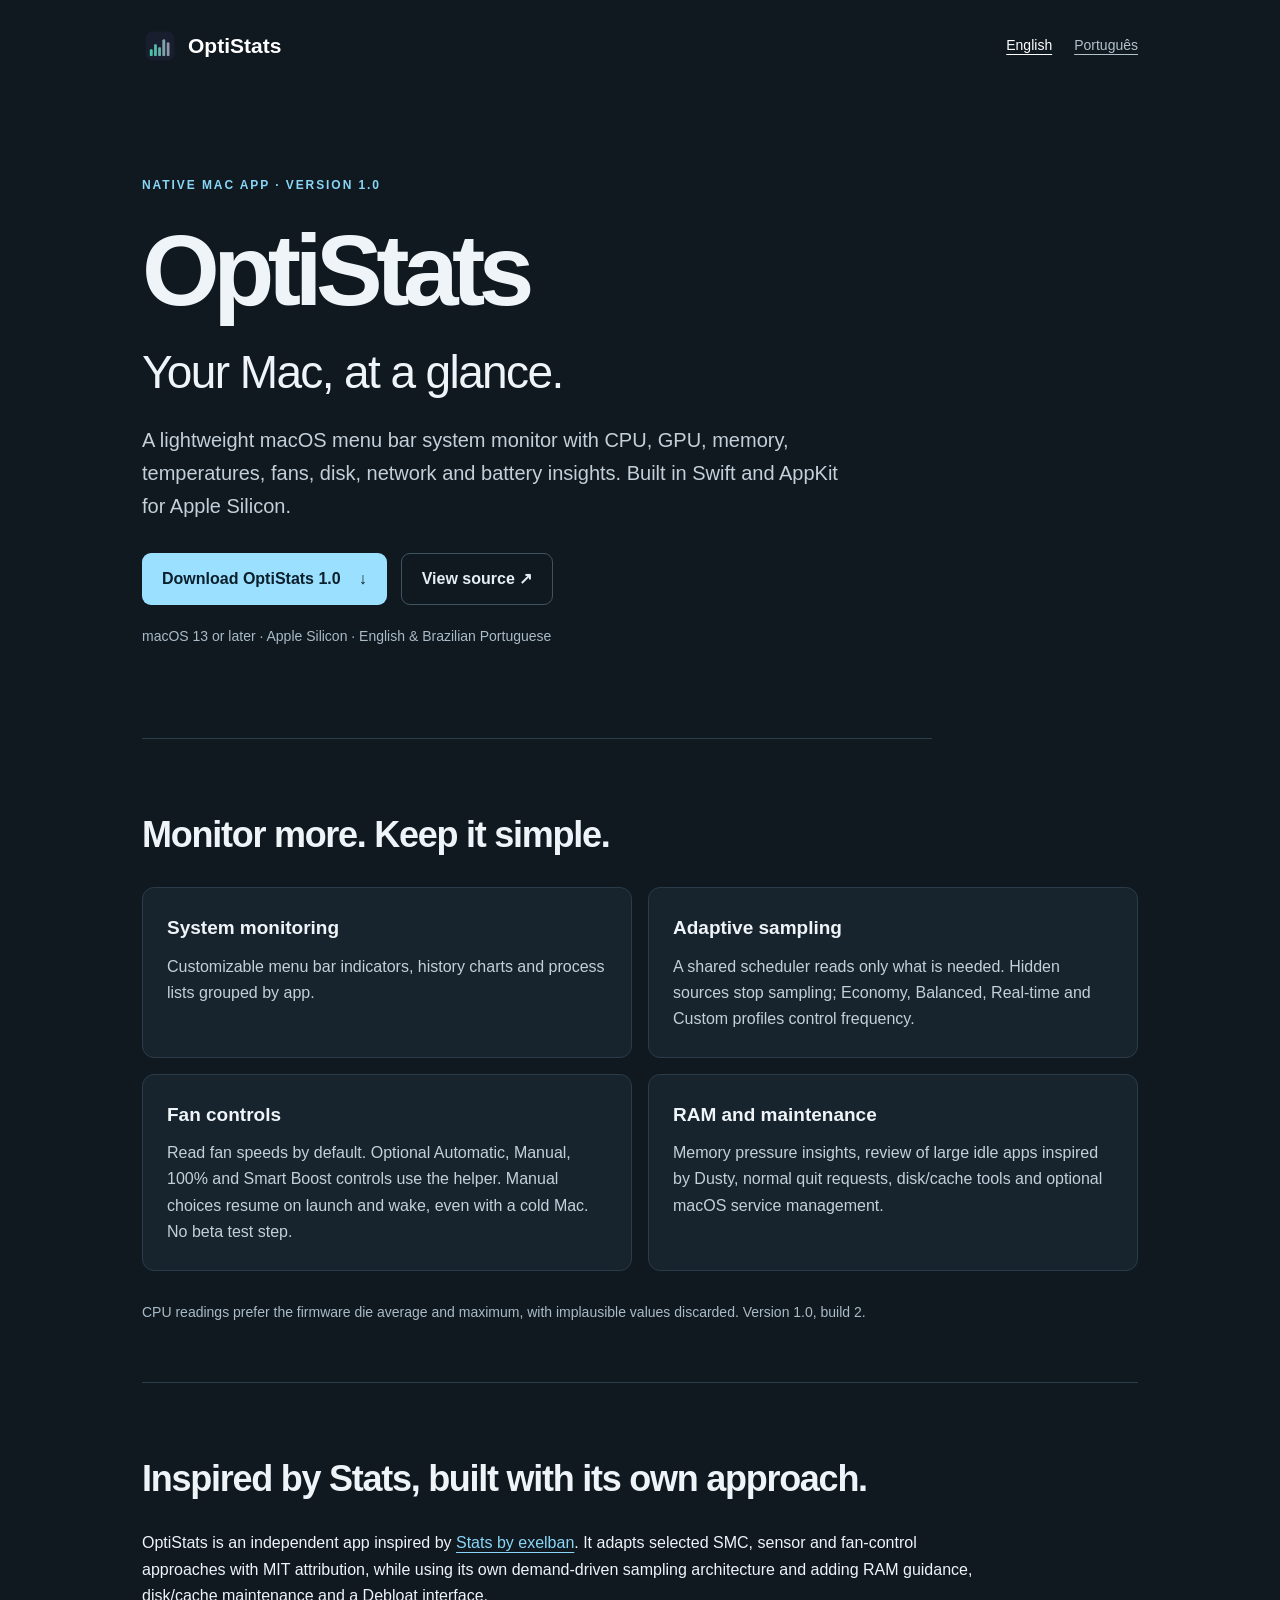
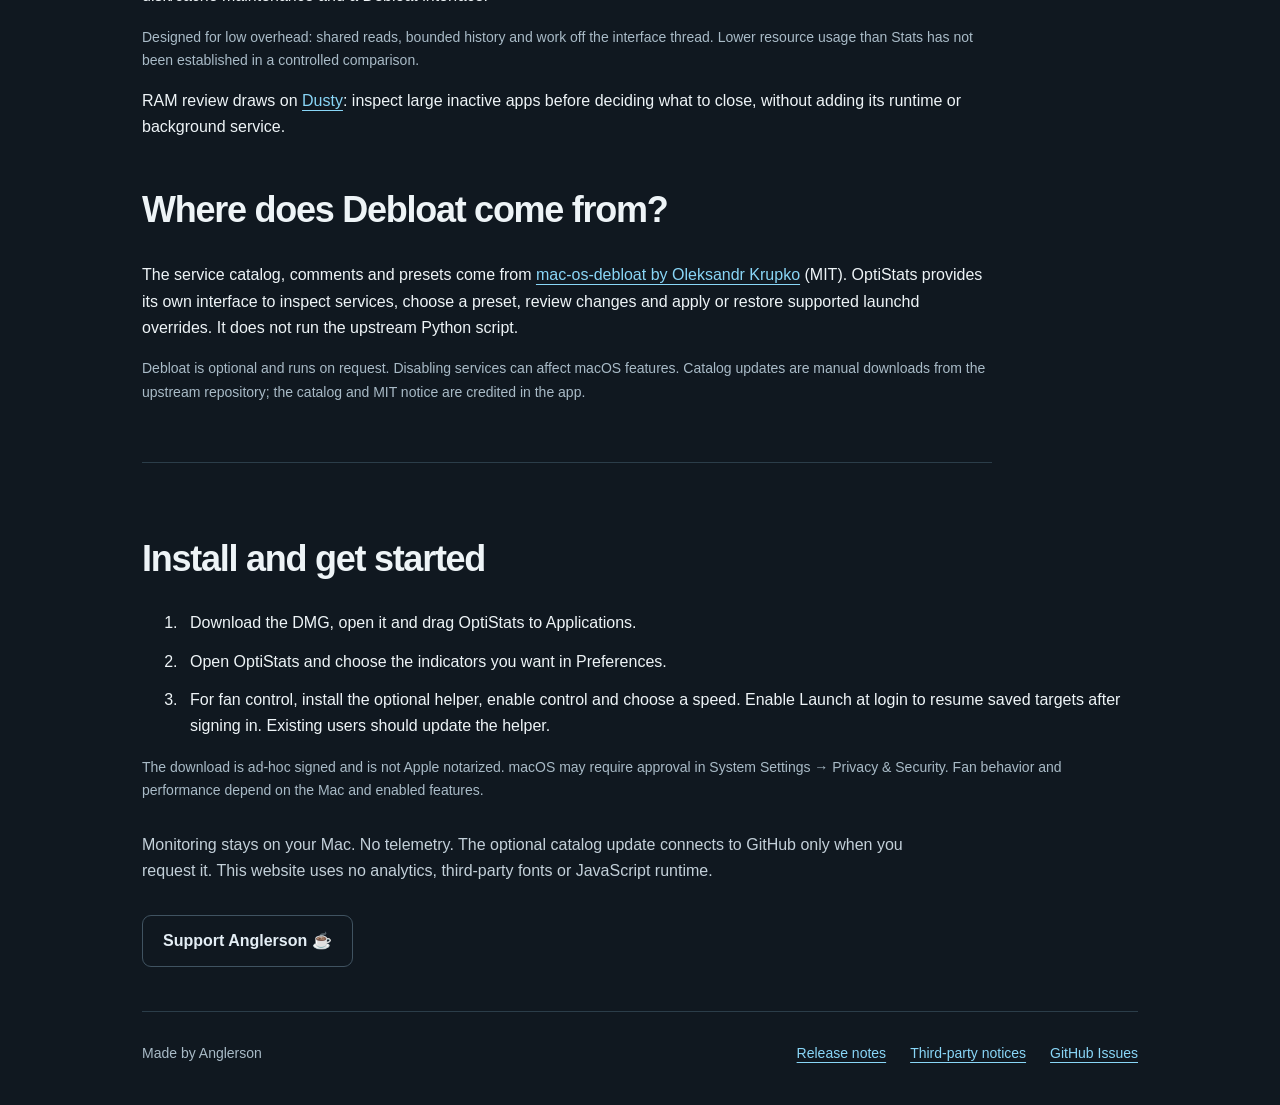
==== index.html @ f845eaf1 "Publish bilingual OptiStats 1.0 product pages" ====
<!doctype html>
<html lang="en"><head><meta charset="utf-8"><meta name="viewport" content="width=device-width, initial-scale=1">
<title>OptiStats — Lightweight macOS System Monitor for Apple Silicon</title><meta name="description" content="Lightweight Mac system monitor: CPU, GPU, RAM, accurate die temperatures, persistent 100% fan control, idle-app memory review and optional Debloat. Apple Silicon."><meta name="robots" content="index,follow,max-image-preview:large">
<link rel="canonical" href="https://anglersondev.github.io/OptiStats/"><link rel="alternate" hreflang="en" href="https://anglersondev.github.io/OptiStats/"><link rel="alternate" hreflang="pt-BR" href="https://anglersondev.github.io/OptiStats/pt-br/"><link rel="alternate" hreflang="x-default" href="https://anglersondev.github.io/OptiStats/">
<meta property="og:type" content="website"><meta property="og:title" content="OptiStats — Lightweight macOS System Monitor for Apple Silicon"><meta property="og:description" content="Lightweight Mac system monitor: CPU, GPU, RAM, accurate die temperatures, persistent 100% fan control, idle-app memory review and optional Debloat. Apple Silicon."><meta property="og:url" content="https://anglersondev.github.io/OptiStats/"><meta property="og:site_name" content="OptiStats"><meta property="og:locale" content="en_US"><meta property="og:locale:alternate" content="pt_BR"><meta property="og:image" content="https://anglersondev.github.io/OptiStats/assets/icon.png"><meta property="og:image:alt" content="OptiStats app icon">
<meta name="twitter:card" content="summary"><meta name="twitter:title" content="OptiStats — Lightweight macOS System Monitor for Apple Silicon"><meta name="twitter:description" content="Lightweight Mac system monitor: CPU, GPU, RAM, accurate die temperatures, persistent 100% fan control, idle-app memory review and optional Debloat. Apple Silicon."><meta name="twitter:image" content="https://anglersondev.github.io/OptiStats/assets/icon.png">
<meta name="theme-color" content="#101820"><link rel="icon" href="assets/icon.png"><link rel="stylesheet" href="style.css">
<script type="application/ld+json">{"@context": "https://schema.org", "@type": "SoftwareApplication", "name": "OptiStats", "url": "https://anglersondev.github.io/OptiStats/", "description": "Lightweight Mac system monitor: CPU, GPU, RAM, accurate die temperatures, persistent 100% fan control, idle-app memory review and optional Debloat. Apple Silicon.", "operatingSystem": "macOS 13 or later (Apple Silicon)", "applicationCategory": "UtilitiesApplication", "softwareVersion": "1.0", "inLanguage": "en", "downloadUrl": "https://github.com/Anglersondev/OptiStats/releases/download/v1.0/OptiStats-1.0.dmg", "author": {"@type": "Person", "name": "Anglerson", "url": "https://github.com/Anglersondev"}}</script></head>
<body><header><a class="brand" href="./"><img src="assets/icon.png" width="36" height="36" alt="">OptiStats</a><nav aria-label="Language"><a href="./" lang="en" hreflang="en" aria-current="page">English</a><a href="pt-br/" lang="pt-BR" hreflang="pt-BR" >Português</a></nav></header>
<main><section class="hero"><p class="eyebrow">NATIVE MAC APP · VERSION 1.0</p><h1>OptiStats</h1><h2>Your Mac, at a glance.</h2><p class="intro">A lightweight macOS menu bar system monitor with CPU, GPU, memory, temperatures, fans, disk, network and battery insights. Built in Swift and AppKit for Apple Silicon.</p><div class="actions"><a class="primary" href="https://github.com/Anglersondev/OptiStats/releases/download/v1.0/OptiStats-1.0.dmg">Download OptiStats 1.0 <span aria-hidden="true">↓</span></a><a class="secondary" href="https://github.com/Anglersondev/OptiStats">View source ↗</a></div><p class="requirements">macOS 13 or later · Apple Silicon · English & Brazilian Portuguese</p></section>
<section><h2>Monitor more. Keep it simple.</h2><div class="grid"><article><h3>System monitoring</h3><p>Customizable menu bar indicators, history charts and process lists grouped by app.</p></article><article><h3>Adaptive sampling</h3><p>A shared scheduler reads only what is needed. Hidden sources stop sampling; Economy, Balanced, Real-time and Custom profiles control frequency.</p></article><article><h3>Fan controls</h3><p>Read fan speeds by default. Optional Automatic, Manual, 100% and Smart Boost controls use the helper. Manual choices resume on launch and wake, even with a cold Mac. No beta test step.</p></article><article><h3>RAM and maintenance</h3><p>Memory pressure insights, review of large idle apps inspired by Dusty, normal quit requests, disk/cache tools and optional macOS service management.</p></article></div><p class="muted">CPU readings prefer the firmware die average and maximum, with implausible values discarded. Version 1.0, build 2.</p></section>
<section class="provenance"><h2>Inspired by Stats, built with its own approach.</h2><p>OptiStats is an independent app inspired by <a href="https://github.com/exelban/stats">Stats by exelban</a>. It adapts selected SMC, sensor and fan-control approaches with MIT attribution, while using its own demand-driven sampling architecture and adding RAM guidance, disk/cache maintenance and a Debloat interface.</p><p class="muted">Designed for low overhead: shared reads, bounded history and work off the interface thread. Lower resource usage than Stats has not been established in a controlled comparison.</p><p>RAM review draws on <a href="https://github.com/yagcioglutoprak/dusty">Dusty</a>: inspect large inactive apps before deciding what to close, without adding its runtime or background service.</p><h2>Where does Debloat come from?</h2><p>The service catalog, comments and presets come from <a href="https://github.com/OleksandrKrupko/mac-os-debloat">mac-os-debloat by Oleksandr Krupko</a> (MIT). OptiStats provides its own interface to inspect services, choose a preset, review changes and apply or restore supported launchd overrides. It does not run the upstream Python script.</p><p class="muted">Debloat is optional and runs on request. Disabling services can affect macOS features. Catalog updates are manual downloads from the upstream repository; the catalog and MIT notice are credited in the app.</p></section>
<section><h2>Install and get started</h2><ol><li>Download the DMG, open it and drag OptiStats to Applications.</li><li>Open OptiStats and choose the indicators you want in Preferences.</li><li>For fan control, install the optional helper, enable control and choose a speed. Enable Launch at login to resume saved targets after signing in. Existing users should update the helper.</li></ol><p class="muted">The download is ad-hoc signed and is not Apple notarized. macOS may require approval in System Settings → Privacy & Security. Fan behavior and performance depend on the Mac and enabled features.</p><p class="privacy">Monitoring stays on your Mac. No telemetry. The optional catalog update connects to GitHub only when you request it. This website uses no analytics, third-party fonts or JavaScript runtime.</p><a class="secondary" href="https://pixgg.com/Anglerson">Support Anglerson ☕</a></section></main>
<footer><span>Made by Anglerson</span><a href="https://github.com/Anglersondev/OptiStats/releases/tag/v1.0">Release notes</a><a href="https://github.com/Anglersondev/OptiStats/blob/main/THIRD_PARTY_NOTICES.md">Third-party notices</a><a href="https://github.com/Anglersondev/OptiStats/issues">GitHub Issues</a></footer></body></html>
---- style.css ----
*{box-sizing:border-box}html{color-scheme:dark}body{margin:0;background:#101820;color:#eef4f7;font:16px/1.65 -apple-system,BlinkMacSystemFont,"Segoe UI",sans-serif}a{color:#89d6f7;text-underline-offset:4px}a:hover{color:#fff}a:focus-visible{outline:3px solid #89d6f7;outline-offset:5px}header,main,footer{max-width:1060px;margin:auto;padding:0 32px}header{display:flex;align-items:center;justify-content:space-between;gap:24px;padding-top:28px}.brand{display:flex;align-items:center;gap:10px;color:#fff;font-size:21px;font-weight:700;text-decoration:none}nav{display:flex;gap:22px}nav a{font-size:14px;color:#b2c2cb}nav [aria-current]{color:#fff}.hero{padding:100px 0 76px;max-width:790px}.eyebrow{font-size:12px;font-weight:700;letter-spacing:.16em;color:#89d6f7}h1{font-size:clamp(58px,10vw,100px);letter-spacing:-.065em;line-height:1;margin:24px 0}h2{font-size:clamp(25px,4vw,36px);letter-spacing:-.035em;line-height:1.22}.hero h2{font-size:clamp(30px,5vw,46px);font-weight:500;margin:0 0 24px}.intro{font-size:20px;color:#c3d0d9;max-width:700px}.actions{display:flex;flex-wrap:wrap;gap:14px;margin:30px 0 20px}.primary,.secondary{display:inline-flex;align-items:center;justify-content:center;gap:18px;border-radius:9px;padding:12px 20px;font-weight:600;text-decoration:none}.primary{background:#9ce0ff;color:#0b202c}.primary:hover{background:#d0f0ff;color:#0b202c}.secondary{border:1px solid #405361;color:#e4eef5}.requirements,.muted{font-size:14px;color:#a9bbc7}section{padding:44px 0;border-bottom:1px solid #2b3d49}.grid{display:grid;grid-template-columns:repeat(2,1fr);gap:16px;margin:30px 0}article{padding:24px;background:#17232d;border:1px solid #2a3c49;border-radius:12px}article h3{font-size:19px;margin:0 0 10px}article p{margin:0;color:#c3d0d9}.provenance{max-width:850px}.provenance h2:not(:first-child){margin-top:48px}li{padding-left:8px;margin:12px 0}.privacy{max-width:780px;margin:30px 0;color:#c3d0d9}footer{display:flex;flex-wrap:wrap;gap:24px;padding-top:30px;padding-bottom:40px;color:#a9bbc7;font-size:14px}footer span{margin-right:auto}@media(max-width:620px){header,main,footer{padding-left:20px;padding-right:20px}header{gap:12px}nav{gap:12px}.hero{padding-top:70px}.intro{font-size:18px}.grid{grid-template-columns:1fr}.actions>a{width:100%}footer{gap:18px}footer span{width:100%}}
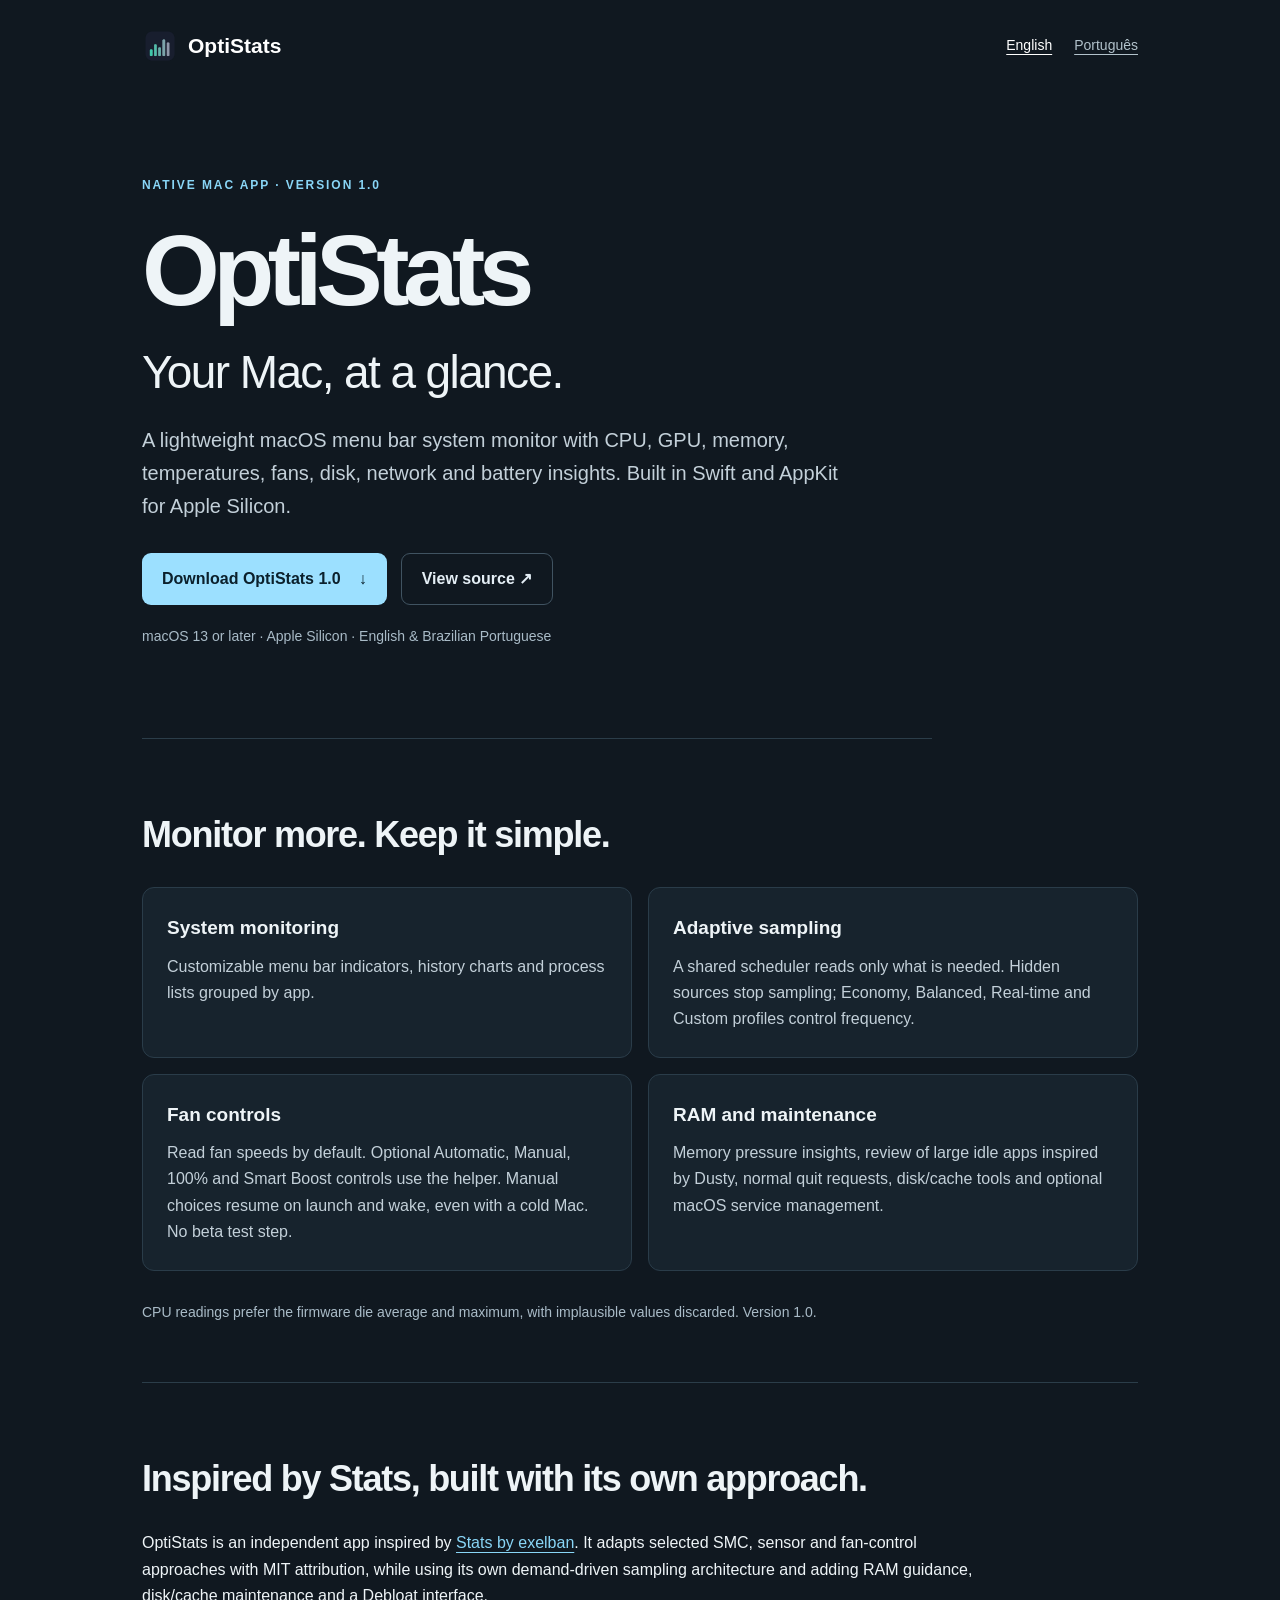
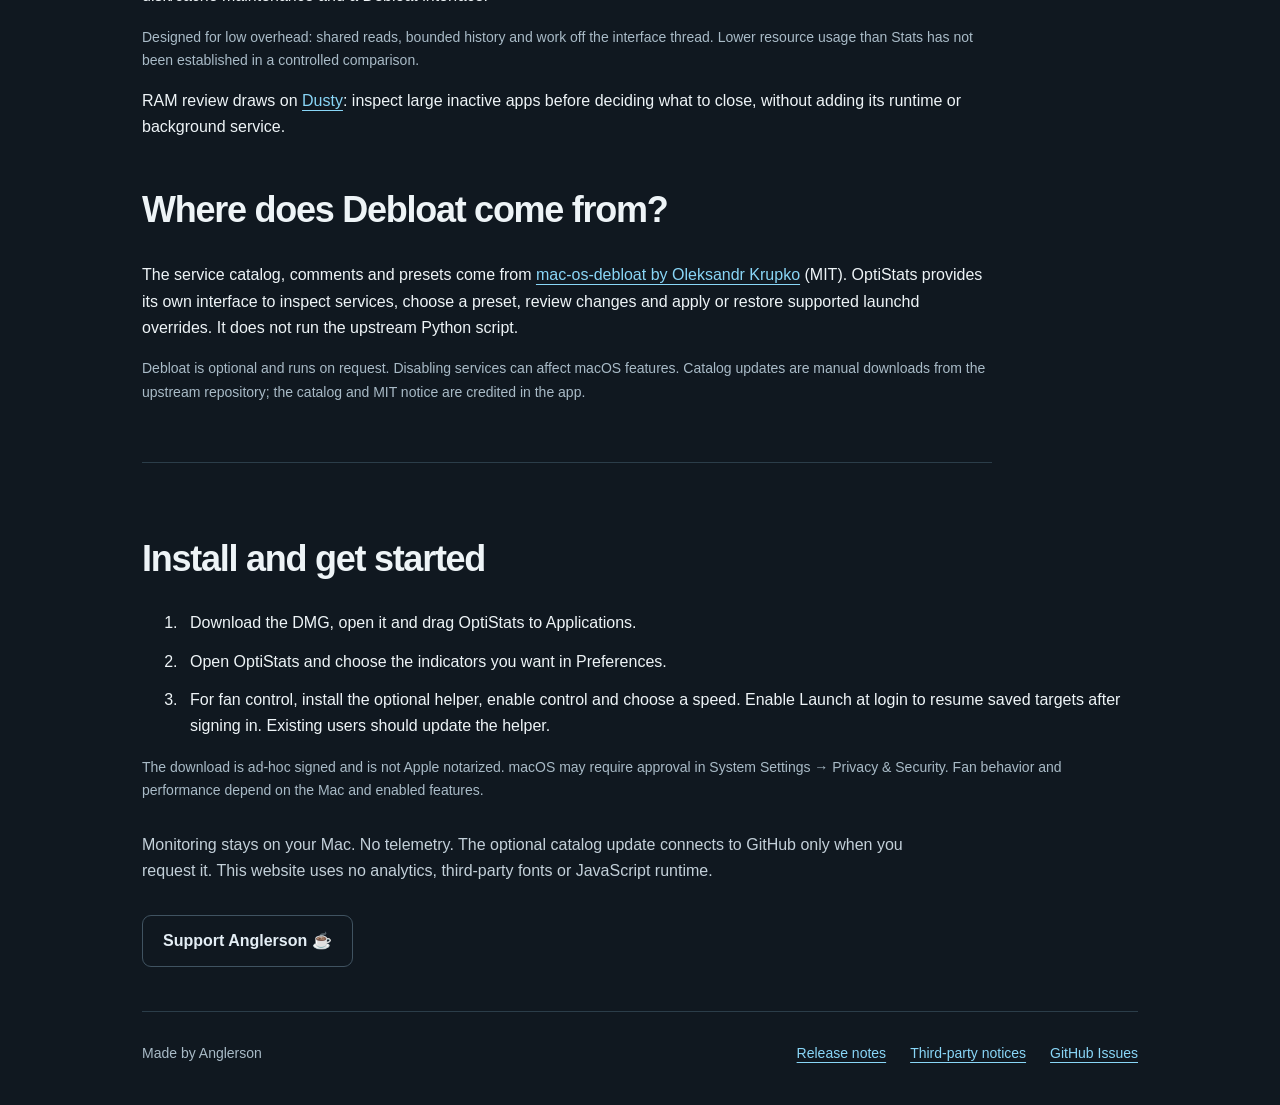
==== commit 0b6b7c37: "Keep public product name OptiStats 1.0" ====
--- a/index.html
+++ b/index.html
@@ -8,7 +8,7 @@
 <script type="application/ld+json">{"@context": "https://schema.org", "@type": "SoftwareApplication", "name": "OptiStats", "url": "https://anglersondev.github.io/OptiStats/", "description": "Lightweight Mac system monitor: CPU, GPU, RAM, accurate die temperatures, persistent 100% fan control, idle-app memory review and optional Debloat. Apple Silicon.", "operatingSystem": "macOS 13 or later (Apple Silicon)", "applicationCategory": "UtilitiesApplication", "softwareVersion": "1.0", "inLanguage": "en", "downloadUrl": "https://github.com/Anglersondev/OptiStats/releases/download/v1.0/OptiStats-1.0.dmg", "author": {"@type": "Person", "name": "Anglerson", "url": "https://github.com/Anglersondev"}}</script></head>
 <body><header><a class="brand" href="./"><img src="assets/icon.png" width="36" height="36" alt="">OptiStats</a><nav aria-label="Language"><a href="./" lang="en" hreflang="en" aria-current="page">English</a><a href="pt-br/" lang="pt-BR" hreflang="pt-BR" >Português</a></nav></header>
 <main><section class="hero"><p class="eyebrow">NATIVE MAC APP · VERSION 1.0</p><h1>OptiStats</h1><h2>Your Mac, at a glance.</h2><p class="intro">A lightweight macOS menu bar system monitor with CPU, GPU, memory, temperatures, fans, disk, network and battery insights. Built in Swift and AppKit for Apple Silicon.</p><div class="actions"><a class="primary" href="https://github.com/Anglersondev/OptiStats/releases/download/v1.0/OptiStats-1.0.dmg">Download OptiStats 1.0 <span aria-hidden="true">↓</span></a><a class="secondary" href="https://github.com/Anglersondev/OptiStats">View source ↗</a></div><p class="requirements">macOS 13 or later · Apple Silicon · English & Brazilian Portuguese</p></section>
-<section><h2>Monitor more. Keep it simple.</h2><div class="grid"><article><h3>System monitoring</h3><p>Customizable menu bar indicators, history charts and process lists grouped by app.</p></article><article><h3>Adaptive sampling</h3><p>A shared scheduler reads only what is needed. Hidden sources stop sampling; Economy, Balanced, Real-time and Custom profiles control frequency.</p></article><article><h3>Fan controls</h3><p>Read fan speeds by default. Optional Automatic, Manual, 100% and Smart Boost controls use the helper. Manual choices resume on launch and wake, even with a cold Mac. No beta test step.</p></article><article><h3>RAM and maintenance</h3><p>Memory pressure insights, review of large idle apps inspired by Dusty, normal quit requests, disk/cache tools and optional macOS service management.</p></article></div><p class="muted">CPU readings prefer the firmware die average and maximum, with implausible values discarded. Version 1.0, build 2.</p></section>
+<section><h2>Monitor more. Keep it simple.</h2><div class="grid"><article><h3>System monitoring</h3><p>Customizable menu bar indicators, history charts and process lists grouped by app.</p></article><article><h3>Adaptive sampling</h3><p>A shared scheduler reads only what is needed. Hidden sources stop sampling; Economy, Balanced, Real-time and Custom profiles control frequency.</p></article><article><h3>Fan controls</h3><p>Read fan speeds by default. Optional Automatic, Manual, 100% and Smart Boost controls use the helper. Manual choices resume on launch and wake, even with a cold Mac. No beta test step.</p></article><article><h3>RAM and maintenance</h3><p>Memory pressure insights, review of large idle apps inspired by Dusty, normal quit requests, disk/cache tools and optional macOS service management.</p></article></div><p class="muted">CPU readings prefer the firmware die average and maximum, with implausible values discarded. Version 1.0.</p></section>
 <section class="provenance"><h2>Inspired by Stats, built with its own approach.</h2><p>OptiStats is an independent app inspired by <a href="https://github.com/exelban/stats">Stats by exelban</a>. It adapts selected SMC, sensor and fan-control approaches with MIT attribution, while using its own demand-driven sampling architecture and adding RAM guidance, disk/cache maintenance and a Debloat interface.</p><p class="muted">Designed for low overhead: shared reads, bounded history and work off the interface thread. Lower resource usage than Stats has not been established in a controlled comparison.</p><p>RAM review draws on <a href="https://github.com/yagcioglutoprak/dusty">Dusty</a>: inspect large inactive apps before deciding what to close, without adding its runtime or background service.</p><h2>Where does Debloat come from?</h2><p>The service catalog, comments and presets come from <a href="https://github.com/OleksandrKrupko/mac-os-debloat">mac-os-debloat by Oleksandr Krupko</a> (MIT). OptiStats provides its own interface to inspect services, choose a preset, review changes and apply or restore supported launchd overrides. It does not run the upstream Python script.</p><p class="muted">Debloat is optional and runs on request. Disabling services can affect macOS features. Catalog updates are manual downloads from the upstream repository; the catalog and MIT notice are credited in the app.</p></section>
 <section><h2>Install and get started</h2><ol><li>Download the DMG, open it and drag OptiStats to Applications.</li><li>Open OptiStats and choose the indicators you want in Preferences.</li><li>For fan control, install the optional helper, enable control and choose a speed. Enable Launch at login to resume saved targets after signing in. Existing users should update the helper.</li></ol><p class="muted">The download is ad-hoc signed and is not Apple notarized. macOS may require approval in System Settings → Privacy & Security. Fan behavior and performance depend on the Mac and enabled features.</p><p class="privacy">Monitoring stays on your Mac. No telemetry. The optional catalog update connects to GitHub only when you request it. This website uses no analytics, third-party fonts or JavaScript runtime.</p><a class="secondary" href="https://pixgg.com/Anglerson">Support Anglerson ☕</a></section></main>
 <footer><span>Made by Anglerson</span><a href="https://github.com/Anglersondev/OptiStats/releases/tag/v1.0">Release notes</a><a href="https://github.com/Anglersondev/OptiStats/blob/main/THIRD_PARTY_NOTICES.md">Third-party notices</a><a href="https://github.com/Anglersondev/OptiStats/issues">GitHub Issues</a></footer></body></html>
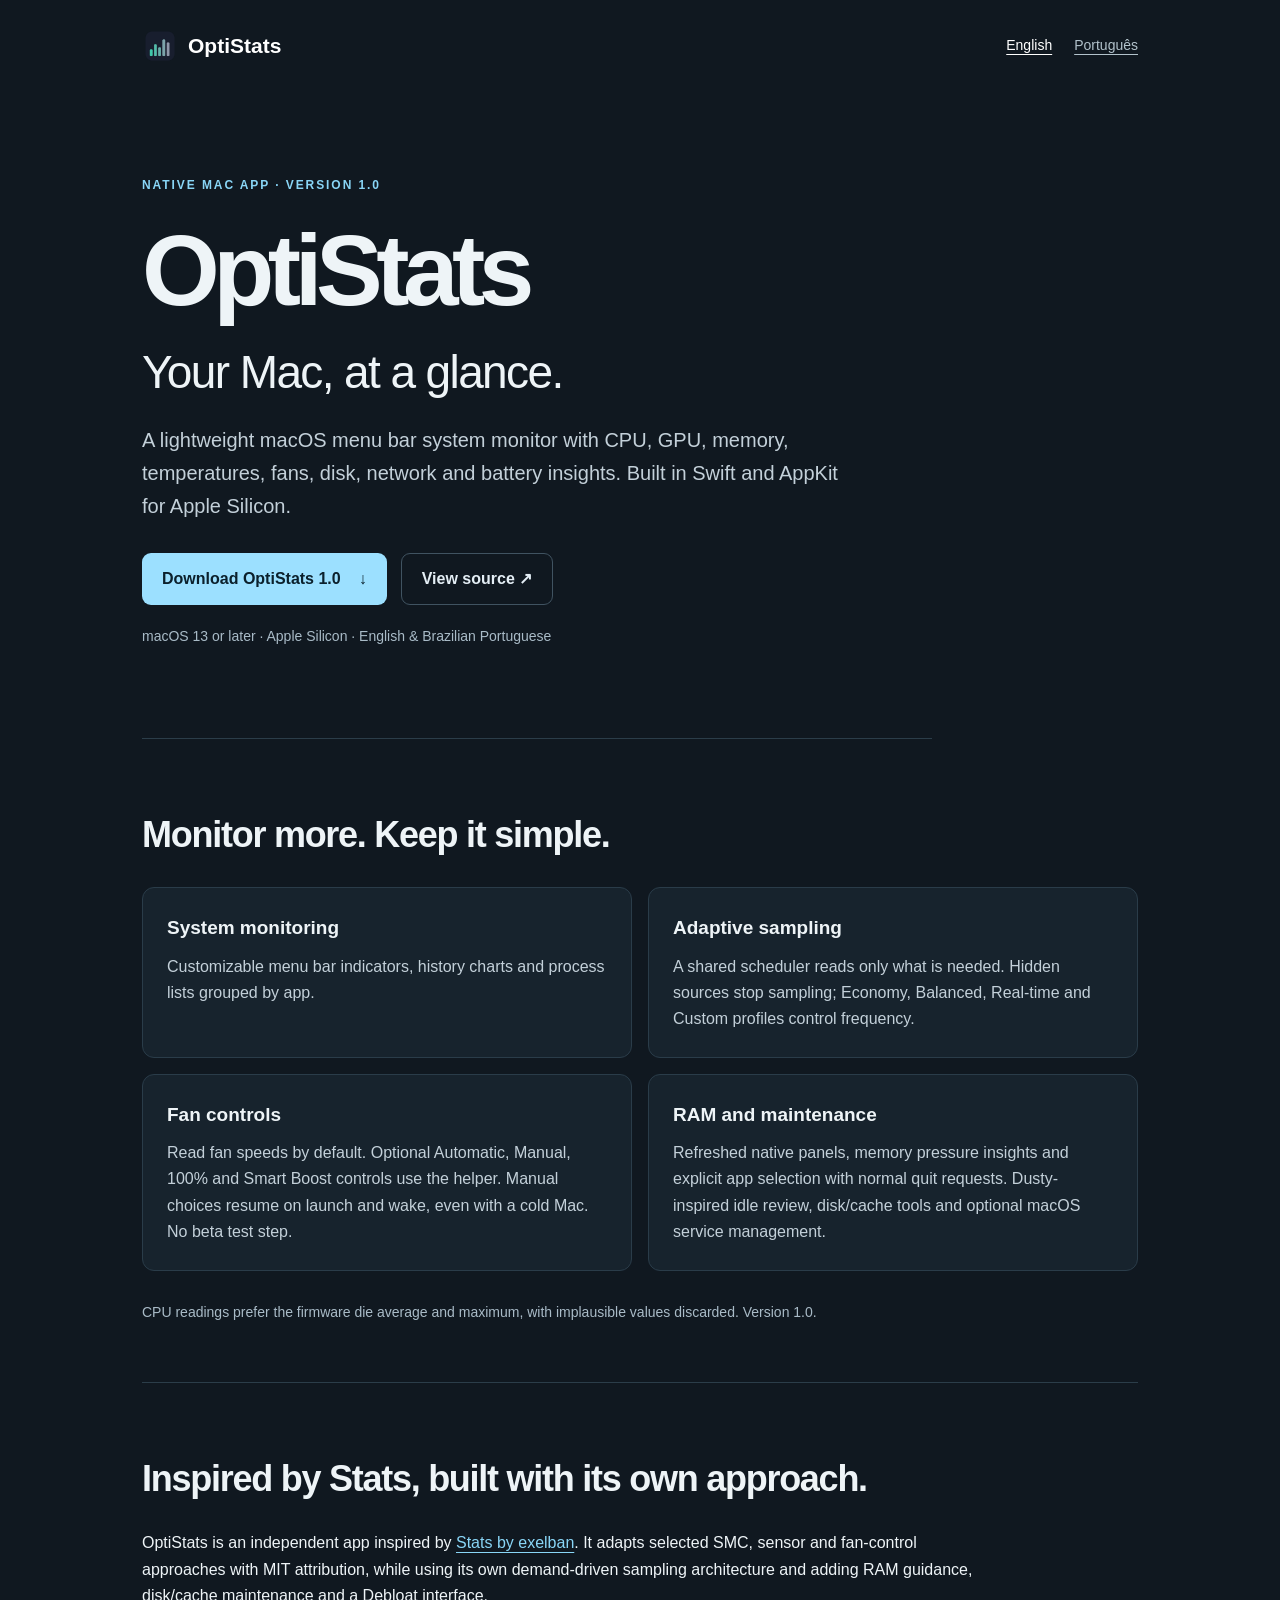
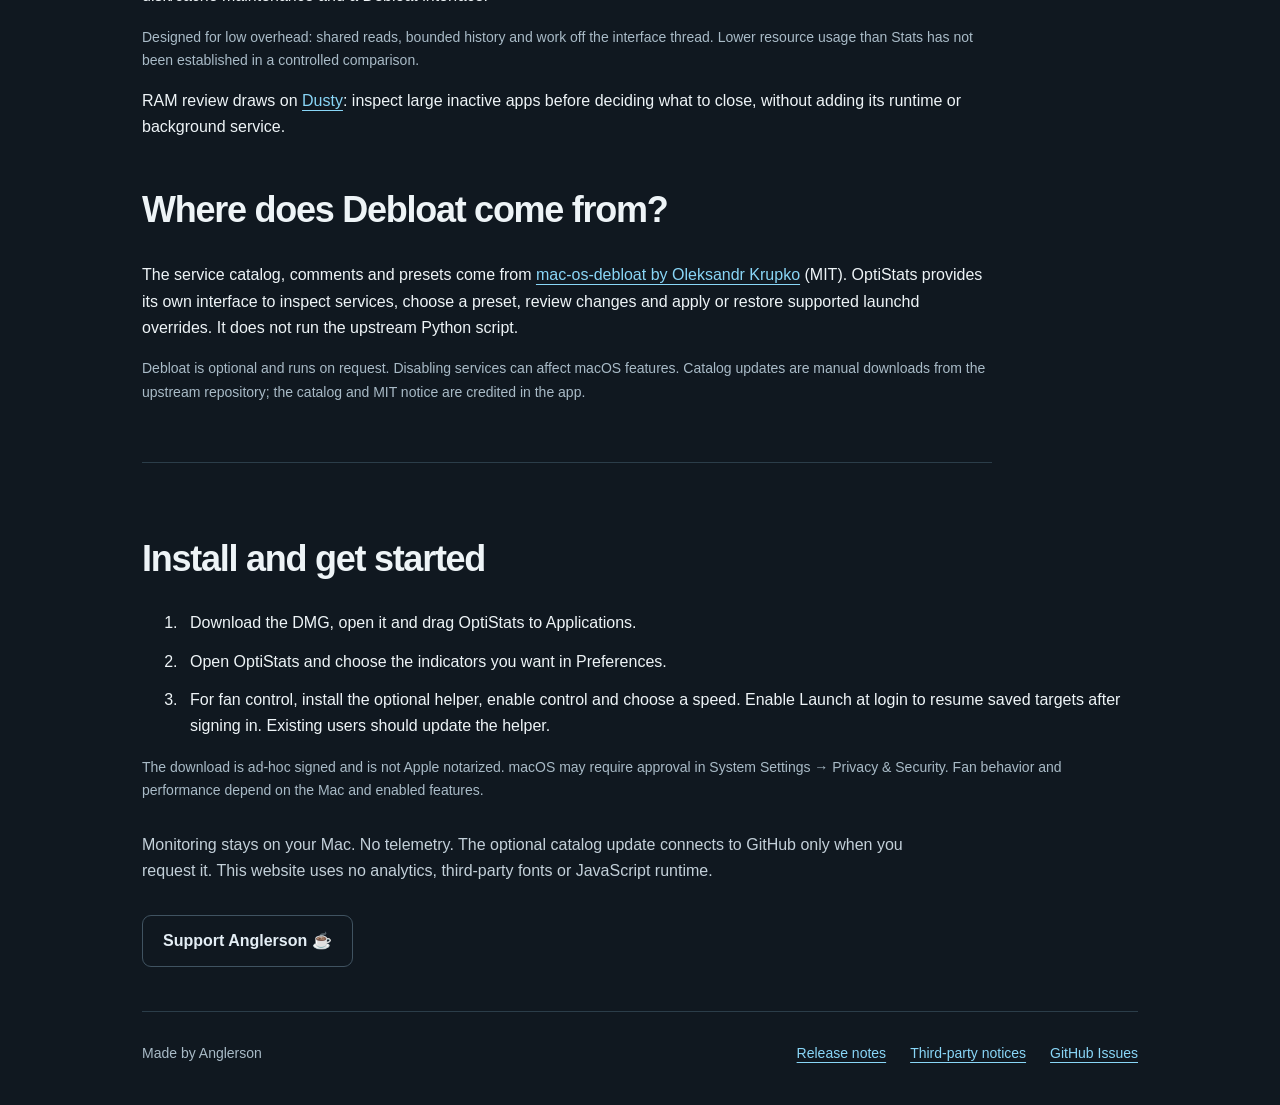
==== commit 73cf1d90: "Update OptiStats 1.0 native interface and RAM information" ====
--- a/index.html
+++ b/index.html
@@ -8,7 +8,7 @@
 <script type="application/ld+json">{"@context": "https://schema.org", "@type": "SoftwareApplication", "name": "OptiStats", "url": "https://anglersondev.github.io/OptiStats/", "description": "Lightweight Mac system monitor: CPU, GPU, RAM, accurate die temperatures, persistent 100% fan control, idle-app memory review and optional Debloat. Apple Silicon.", "operatingSystem": "macOS 13 or later (Apple Silicon)", "applicationCategory": "UtilitiesApplication", "softwareVersion": "1.0", "inLanguage": "en", "downloadUrl": "https://github.com/Anglersondev/OptiStats/releases/download/v1.0/OptiStats-1.0.dmg", "author": {"@type": "Person", "name": "Anglerson", "url": "https://github.com/Anglersondev"}}</script></head>
 <body><header><a class="brand" href="./"><img src="assets/icon.png" width="36" height="36" alt="">OptiStats</a><nav aria-label="Language"><a href="./" lang="en" hreflang="en" aria-current="page">English</a><a href="pt-br/" lang="pt-BR" hreflang="pt-BR" >Português</a></nav></header>
 <main><section class="hero"><p class="eyebrow">NATIVE MAC APP · VERSION 1.0</p><h1>OptiStats</h1><h2>Your Mac, at a glance.</h2><p class="intro">A lightweight macOS menu bar system monitor with CPU, GPU, memory, temperatures, fans, disk, network and battery insights. Built in Swift and AppKit for Apple Silicon.</p><div class="actions"><a class="primary" href="https://github.com/Anglersondev/OptiStats/releases/download/v1.0/OptiStats-1.0.dmg">Download OptiStats 1.0 <span aria-hidden="true">↓</span></a><a class="secondary" href="https://github.com/Anglersondev/OptiStats">View source ↗</a></div><p class="requirements">macOS 13 or later · Apple Silicon · English & Brazilian Portuguese</p></section>
-<section><h2>Monitor more. Keep it simple.</h2><div class="grid"><article><h3>System monitoring</h3><p>Customizable menu bar indicators, history charts and process lists grouped by app.</p></article><article><h3>Adaptive sampling</h3><p>A shared scheduler reads only what is needed. Hidden sources stop sampling; Economy, Balanced, Real-time and Custom profiles control frequency.</p></article><article><h3>Fan controls</h3><p>Read fan speeds by default. Optional Automatic, Manual, 100% and Smart Boost controls use the helper. Manual choices resume on launch and wake, even with a cold Mac. No beta test step.</p></article><article><h3>RAM and maintenance</h3><p>Memory pressure insights, review of large idle apps inspired by Dusty, normal quit requests, disk/cache tools and optional macOS service management.</p></article></div><p class="muted">CPU readings prefer the firmware die average and maximum, with implausible values discarded. Version 1.0.</p></section>
+<section><h2>Monitor more. Keep it simple.</h2><div class="grid"><article><h3>System monitoring</h3><p>Customizable menu bar indicators, history charts and process lists grouped by app.</p></article><article><h3>Adaptive sampling</h3><p>A shared scheduler reads only what is needed. Hidden sources stop sampling; Economy, Balanced, Real-time and Custom profiles control frequency.</p></article><article><h3>Fan controls</h3><p>Read fan speeds by default. Optional Automatic, Manual, 100% and Smart Boost controls use the helper. Manual choices resume on launch and wake, even with a cold Mac. No beta test step.</p></article><article><h3>RAM and maintenance</h3><p>Refreshed native panels, memory pressure insights and explicit app selection with normal quit requests. Dusty-inspired idle review, disk/cache tools and optional macOS service management.</p></article></div><p class="muted">CPU readings prefer the firmware die average and maximum, with implausible values discarded. Version 1.0.</p></section>
 <section class="provenance"><h2>Inspired by Stats, built with its own approach.</h2><p>OptiStats is an independent app inspired by <a href="https://github.com/exelban/stats">Stats by exelban</a>. It adapts selected SMC, sensor and fan-control approaches with MIT attribution, while using its own demand-driven sampling architecture and adding RAM guidance, disk/cache maintenance and a Debloat interface.</p><p class="muted">Designed for low overhead: shared reads, bounded history and work off the interface thread. Lower resource usage than Stats has not been established in a controlled comparison.</p><p>RAM review draws on <a href="https://github.com/yagcioglutoprak/dusty">Dusty</a>: inspect large inactive apps before deciding what to close, without adding its runtime or background service.</p><h2>Where does Debloat come from?</h2><p>The service catalog, comments and presets come from <a href="https://github.com/OleksandrKrupko/mac-os-debloat">mac-os-debloat by Oleksandr Krupko</a> (MIT). OptiStats provides its own interface to inspect services, choose a preset, review changes and apply or restore supported launchd overrides. It does not run the upstream Python script.</p><p class="muted">Debloat is optional and runs on request. Disabling services can affect macOS features. Catalog updates are manual downloads from the upstream repository; the catalog and MIT notice are credited in the app.</p></section>
 <section><h2>Install and get started</h2><ol><li>Download the DMG, open it and drag OptiStats to Applications.</li><li>Open OptiStats and choose the indicators you want in Preferences.</li><li>For fan control, install the optional helper, enable control and choose a speed. Enable Launch at login to resume saved targets after signing in. Existing users should update the helper.</li></ol><p class="muted">The download is ad-hoc signed and is not Apple notarized. macOS may require approval in System Settings → Privacy & Security. Fan behavior and performance depend on the Mac and enabled features.</p><p class="privacy">Monitoring stays on your Mac. No telemetry. The optional catalog update connects to GitHub only when you request it. This website uses no analytics, third-party fonts or JavaScript runtime.</p><a class="secondary" href="https://pixgg.com/Anglerson">Support Anglerson ☕</a></section></main>
 <footer><span>Made by Anglerson</span><a href="https://github.com/Anglersondev/OptiStats/releases/tag/v1.0">Release notes</a><a href="https://github.com/Anglersondev/OptiStats/blob/main/THIRD_PARTY_NOTICES.md">Third-party notices</a><a href="https://github.com/Anglersondev/OptiStats/issues">GitHub Issues</a></footer></body></html>
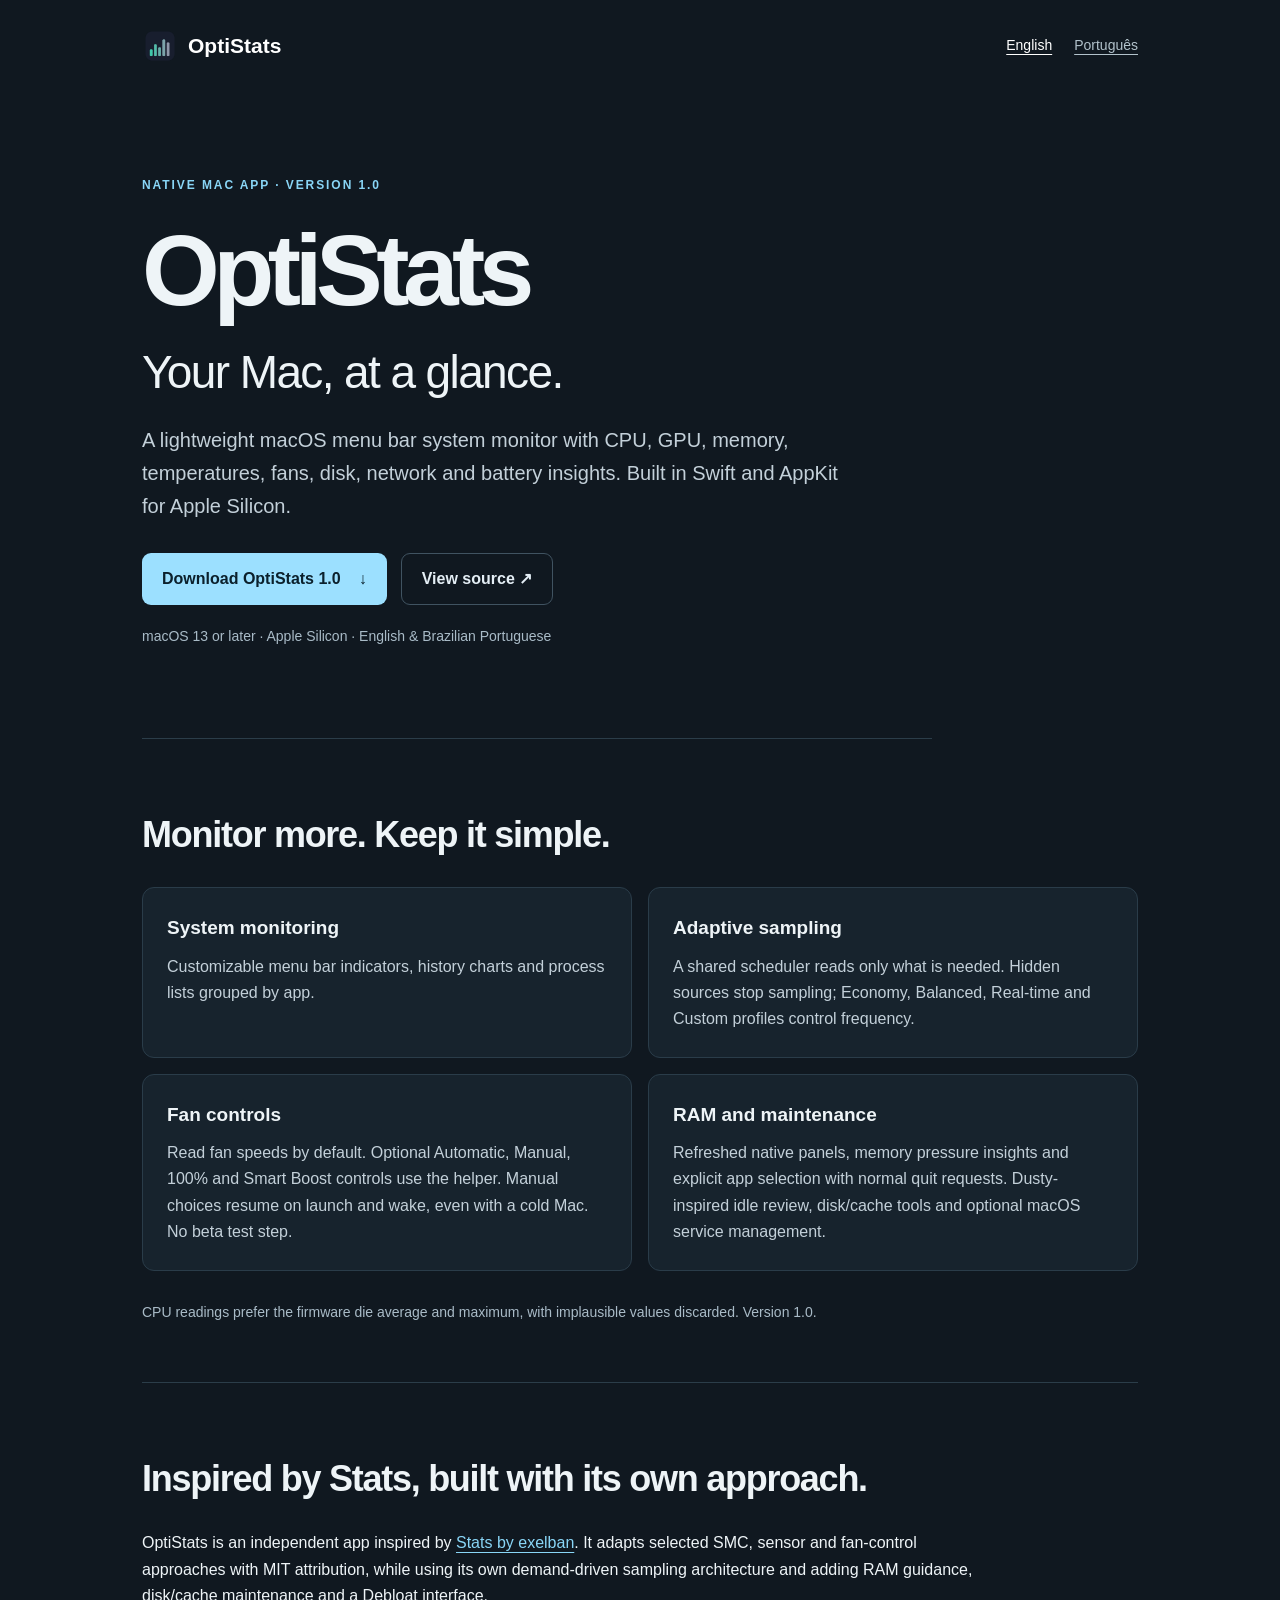
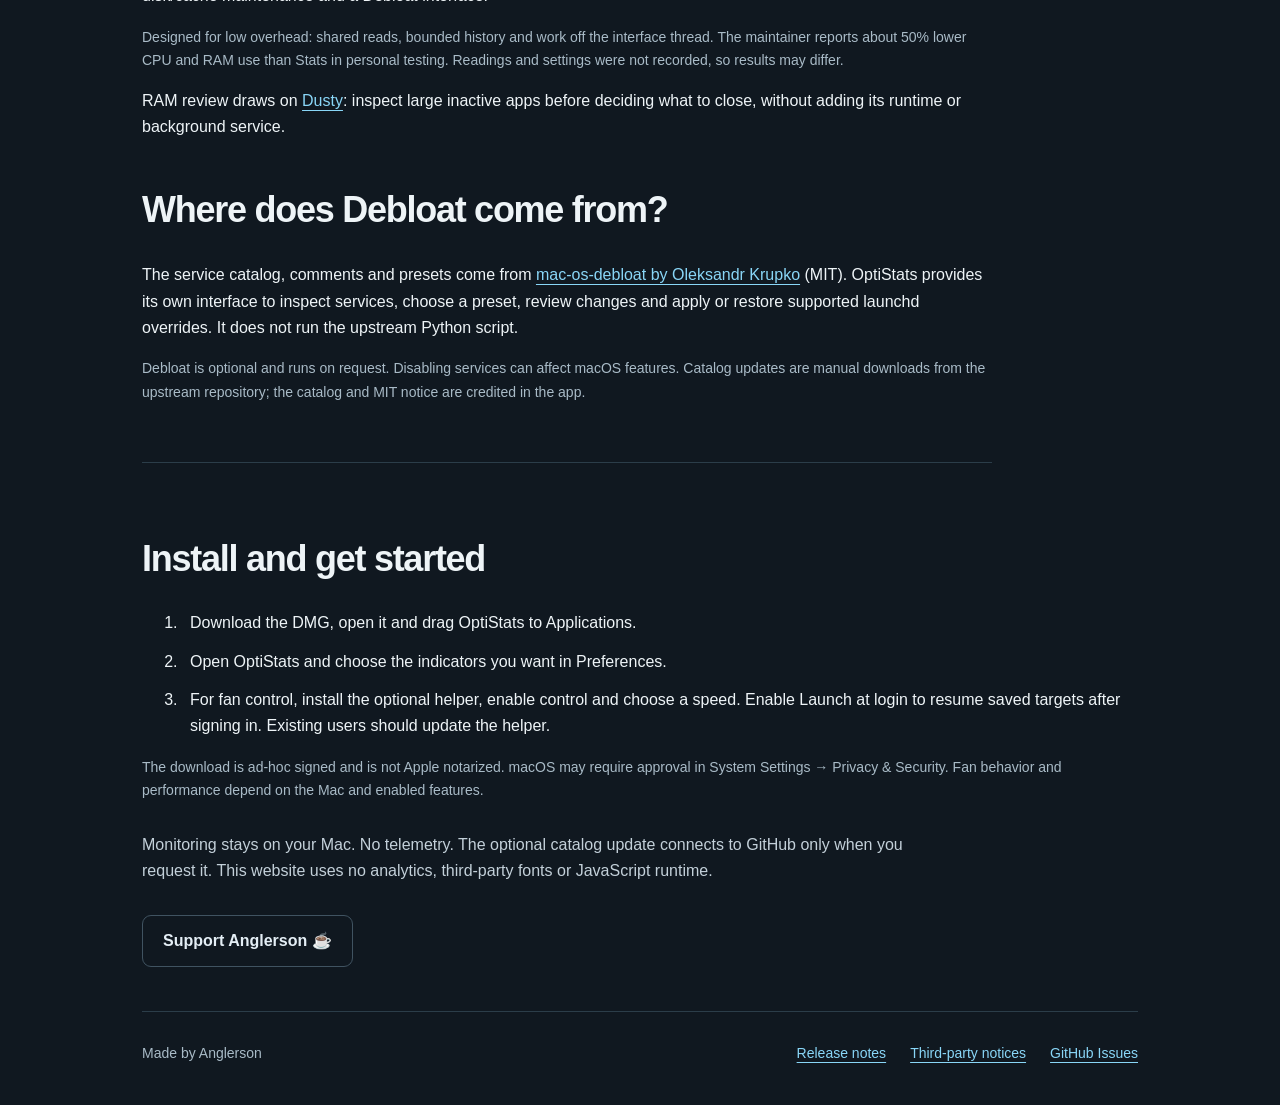
==== commit c200d196: "Clarify maintainer resource-use observation" ====
--- a/index.html
+++ b/index.html
@@ -9,6 +9,6 @@
 <body><header><a class="brand" href="./"><img src="assets/icon.png" width="36" height="36" alt="">OptiStats</a><nav aria-label="Language"><a href="./" lang="en" hreflang="en" aria-current="page">English</a><a href="pt-br/" lang="pt-BR" hreflang="pt-BR" >Português</a></nav></header>
 <main><section class="hero"><p class="eyebrow">NATIVE MAC APP · VERSION 1.0</p><h1>OptiStats</h1><h2>Your Mac, at a glance.</h2><p class="intro">A lightweight macOS menu bar system monitor with CPU, GPU, memory, temperatures, fans, disk, network and battery insights. Built in Swift and AppKit for Apple Silicon.</p><div class="actions"><a class="primary" href="https://github.com/Anglersondev/OptiStats/releases/download/v1.0/OptiStats-1.0.dmg">Download OptiStats 1.0 <span aria-hidden="true">↓</span></a><a class="secondary" href="https://github.com/Anglersondev/OptiStats">View source ↗</a></div><p class="requirements">macOS 13 or later · Apple Silicon · English & Brazilian Portuguese</p></section>
 <section><h2>Monitor more. Keep it simple.</h2><div class="grid"><article><h3>System monitoring</h3><p>Customizable menu bar indicators, history charts and process lists grouped by app.</p></article><article><h3>Adaptive sampling</h3><p>A shared scheduler reads only what is needed. Hidden sources stop sampling; Economy, Balanced, Real-time and Custom profiles control frequency.</p></article><article><h3>Fan controls</h3><p>Read fan speeds by default. Optional Automatic, Manual, 100% and Smart Boost controls use the helper. Manual choices resume on launch and wake, even with a cold Mac. No beta test step.</p></article><article><h3>RAM and maintenance</h3><p>Refreshed native panels, memory pressure insights and explicit app selection with normal quit requests. Dusty-inspired idle review, disk/cache tools and optional macOS service management.</p></article></div><p class="muted">CPU readings prefer the firmware die average and maximum, with implausible values discarded. Version 1.0.</p></section>
-<section class="provenance"><h2>Inspired by Stats, built with its own approach.</h2><p>OptiStats is an independent app inspired by <a href="https://github.com/exelban/stats">Stats by exelban</a>. It adapts selected SMC, sensor and fan-control approaches with MIT attribution, while using its own demand-driven sampling architecture and adding RAM guidance, disk/cache maintenance and a Debloat interface.</p><p class="muted">Designed for low overhead: shared reads, bounded history and work off the interface thread. Lower resource usage than Stats has not been established in a controlled comparison.</p><p>RAM review draws on <a href="https://github.com/yagcioglutoprak/dusty">Dusty</a>: inspect large inactive apps before deciding what to close, without adding its runtime or background service.</p><h2>Where does Debloat come from?</h2><p>The service catalog, comments and presets come from <a href="https://github.com/OleksandrKrupko/mac-os-debloat">mac-os-debloat by Oleksandr Krupko</a> (MIT). OptiStats provides its own interface to inspect services, choose a preset, review changes and apply or restore supported launchd overrides. It does not run the upstream Python script.</p><p class="muted">Debloat is optional and runs on request. Disabling services can affect macOS features. Catalog updates are manual downloads from the upstream repository; the catalog and MIT notice are credited in the app.</p></section>
+<section class="provenance"><h2>Inspired by Stats, built with its own approach.</h2><p>OptiStats is an independent app inspired by <a href="https://github.com/exelban/stats">Stats by exelban</a>. It adapts selected SMC, sensor and fan-control approaches with MIT attribution, while using its own demand-driven sampling architecture and adding RAM guidance, disk/cache maintenance and a Debloat interface.</p><p class="muted">Designed for low overhead: shared reads, bounded history and work off the interface thread. The maintainer reports about 50% lower CPU and RAM use than Stats in personal testing. Readings and settings were not recorded, so results may differ.</p><p>RAM review draws on <a href="https://github.com/yagcioglutoprak/dusty">Dusty</a>: inspect large inactive apps before deciding what to close, without adding its runtime or background service.</p><h2>Where does Debloat come from?</h2><p>The service catalog, comments and presets come from <a href="https://github.com/OleksandrKrupko/mac-os-debloat">mac-os-debloat by Oleksandr Krupko</a> (MIT). OptiStats provides its own interface to inspect services, choose a preset, review changes and apply or restore supported launchd overrides. It does not run the upstream Python script.</p><p class="muted">Debloat is optional and runs on request. Disabling services can affect macOS features. Catalog updates are manual downloads from the upstream repository; the catalog and MIT notice are credited in the app.</p></section>
 <section><h2>Install and get started</h2><ol><li>Download the DMG, open it and drag OptiStats to Applications.</li><li>Open OptiStats and choose the indicators you want in Preferences.</li><li>For fan control, install the optional helper, enable control and choose a speed. Enable Launch at login to resume saved targets after signing in. Existing users should update the helper.</li></ol><p class="muted">The download is ad-hoc signed and is not Apple notarized. macOS may require approval in System Settings → Privacy & Security. Fan behavior and performance depend on the Mac and enabled features.</p><p class="privacy">Monitoring stays on your Mac. No telemetry. The optional catalog update connects to GitHub only when you request it. This website uses no analytics, third-party fonts or JavaScript runtime.</p><a class="secondary" href="https://pixgg.com/Anglerson">Support Anglerson ☕</a></section></main>
 <footer><span>Made by Anglerson</span><a href="https://github.com/Anglersondev/OptiStats/releases/tag/v1.0">Release notes</a><a href="https://github.com/Anglersondev/OptiStats/blob/main/THIRD_PARTY_NOTICES.md">Third-party notices</a><a href="https://github.com/Anglersondev/OptiStats/issues">GitHub Issues</a></footer></body></html>
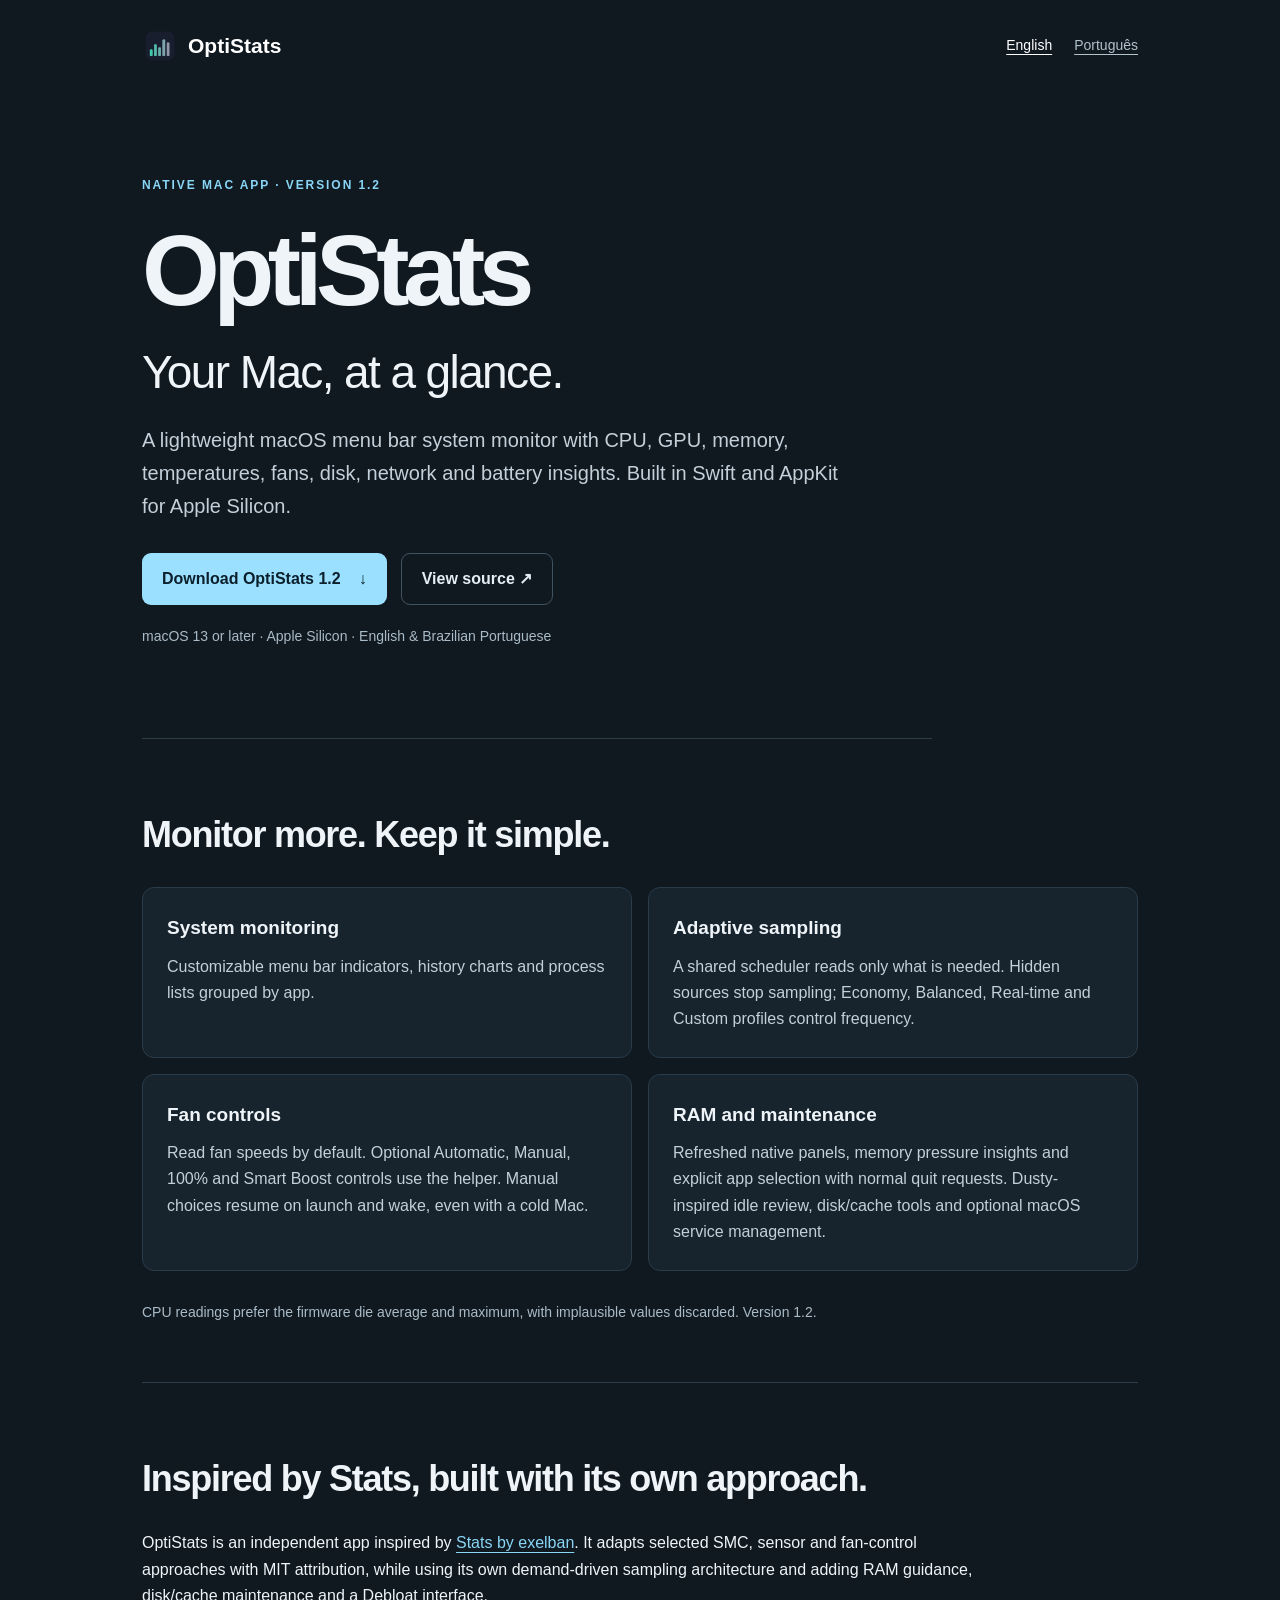
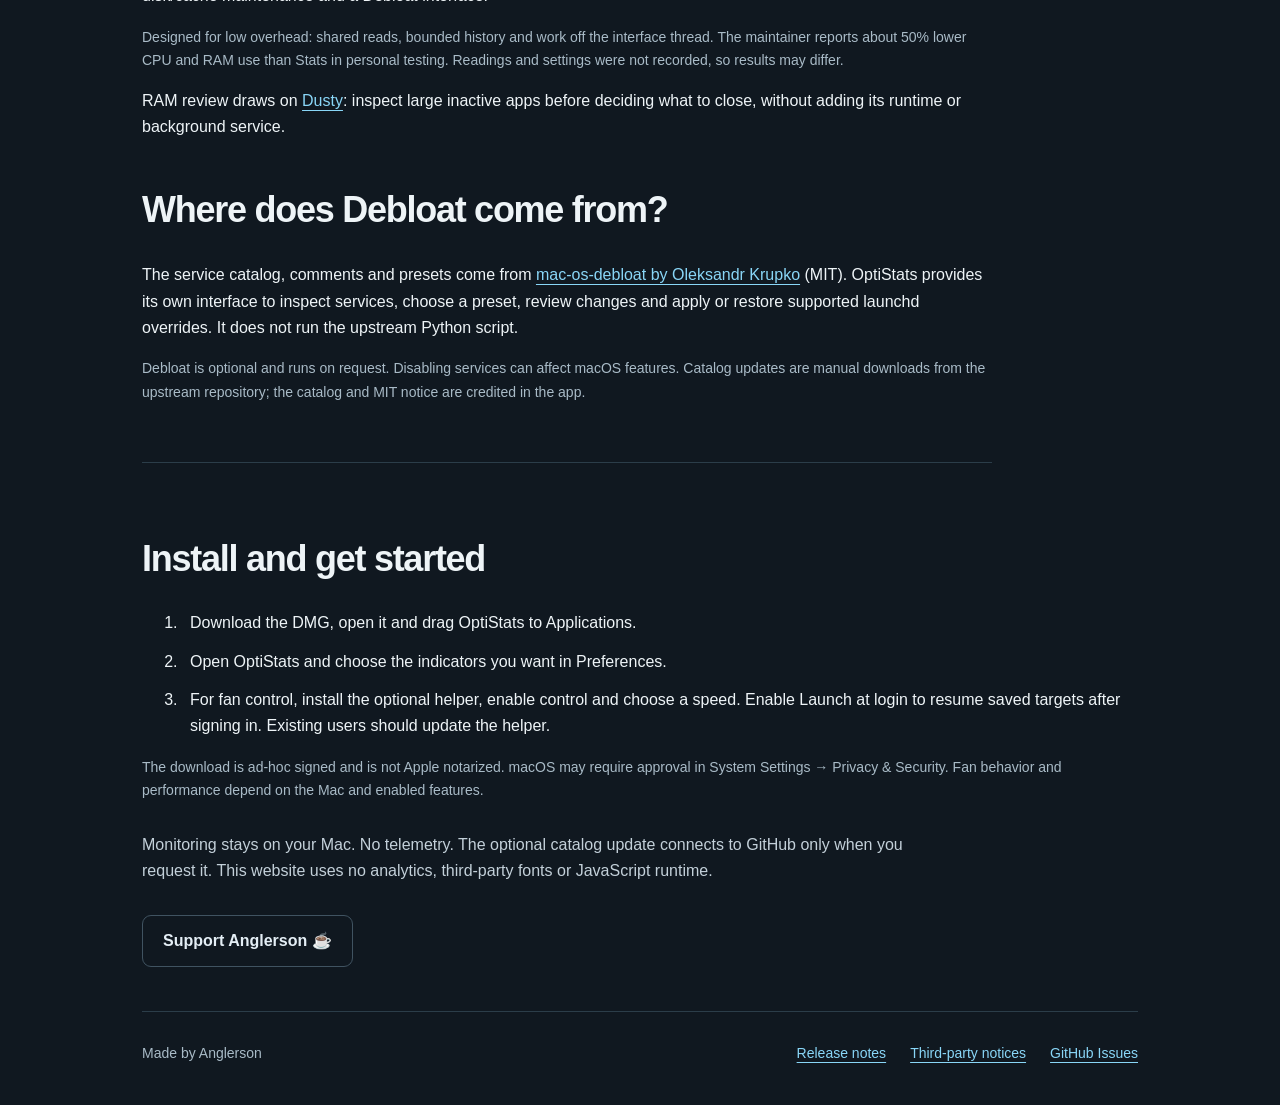
==== commit 24f89ceb: "Publish OptiStats 1.2 website" ====
--- a/index.html
+++ b/index.html
@@ -5,10 +5,10 @@
 <meta property="og:type" content="website"><meta property="og:title" content="OptiStats — Lightweight macOS System Monitor for Apple Silicon"><meta property="og:description" content="Lightweight Mac system monitor: CPU, GPU, RAM, accurate die temperatures, persistent 100% fan control, idle-app memory review and optional Debloat. Apple Silicon."><meta property="og:url" content="https://anglersondev.github.io/OptiStats/"><meta property="og:site_name" content="OptiStats"><meta property="og:locale" content="en_US"><meta property="og:locale:alternate" content="pt_BR"><meta property="og:image" content="https://anglersondev.github.io/OptiStats/assets/icon.png"><meta property="og:image:alt" content="OptiStats app icon">
 <meta name="twitter:card" content="summary"><meta name="twitter:title" content="OptiStats — Lightweight macOS System Monitor for Apple Silicon"><meta name="twitter:description" content="Lightweight Mac system monitor: CPU, GPU, RAM, accurate die temperatures, persistent 100% fan control, idle-app memory review and optional Debloat. Apple Silicon."><meta name="twitter:image" content="https://anglersondev.github.io/OptiStats/assets/icon.png">
 <meta name="theme-color" content="#101820"><link rel="icon" href="assets/icon.png"><link rel="stylesheet" href="style.css">
-<script type="application/ld+json">{"@context": "https://schema.org", "@type": "SoftwareApplication", "name": "OptiStats", "url": "https://anglersondev.github.io/OptiStats/", "description": "Lightweight Mac system monitor: CPU, GPU, RAM, accurate die temperatures, persistent 100% fan control, idle-app memory review and optional Debloat. Apple Silicon.", "operatingSystem": "macOS 13 or later (Apple Silicon)", "applicationCategory": "UtilitiesApplication", "softwareVersion": "1.0", "inLanguage": "en", "downloadUrl": "https://github.com/Anglersondev/OptiStats/releases/download/v1.0/OptiStats-1.0.dmg", "author": {"@type": "Person", "name": "Anglerson", "url": "https://github.com/Anglersondev"}}</script></head>
+<script type="application/ld+json">{"@context": "https://schema.org", "@type": "SoftwareApplication", "name": "OptiStats", "url": "https://anglersondev.github.io/OptiStats/", "description": "Lightweight Mac system monitor: CPU, GPU, RAM, accurate die temperatures, persistent 100% fan control, idle-app memory review and optional Debloat. Apple Silicon.", "operatingSystem": "macOS 13 or later (Apple Silicon)", "applicationCategory": "UtilitiesApplication", "softwareVersion": "1.2", "inLanguage": "en", "downloadUrl": "https://github.com/Anglersondev/OptiStats/releases/download/v1.2/OptiStats-1.2.dmg", "author": {"@type": "Person", "name": "Anglerson", "url": "https://github.com/Anglersondev"}}</script></head>
 <body><header><a class="brand" href="./"><img src="assets/icon.png" width="36" height="36" alt="">OptiStats</a><nav aria-label="Language"><a href="./" lang="en" hreflang="en" aria-current="page">English</a><a href="pt-br/" lang="pt-BR" hreflang="pt-BR" >Português</a></nav></header>
-<main><section class="hero"><p class="eyebrow">NATIVE MAC APP · VERSION 1.0</p><h1>OptiStats</h1><h2>Your Mac, at a glance.</h2><p class="intro">A lightweight macOS menu bar system monitor with CPU, GPU, memory, temperatures, fans, disk, network and battery insights. Built in Swift and AppKit for Apple Silicon.</p><div class="actions"><a class="primary" href="https://github.com/Anglersondev/OptiStats/releases/download/v1.0/OptiStats-1.0.dmg">Download OptiStats 1.0 <span aria-hidden="true">↓</span></a><a class="secondary" href="https://github.com/Anglersondev/OptiStats">View source ↗</a></div><p class="requirements">macOS 13 or later · Apple Silicon · English & Brazilian Portuguese</p></section>
-<section><h2>Monitor more. Keep it simple.</h2><div class="grid"><article><h3>System monitoring</h3><p>Customizable menu bar indicators, history charts and process lists grouped by app.</p></article><article><h3>Adaptive sampling</h3><p>A shared scheduler reads only what is needed. Hidden sources stop sampling; Economy, Balanced, Real-time and Custom profiles control frequency.</p></article><article><h3>Fan controls</h3><p>Read fan speeds by default. Optional Automatic, Manual, 100% and Smart Boost controls use the helper. Manual choices resume on launch and wake, even with a cold Mac. No beta test step.</p></article><article><h3>RAM and maintenance</h3><p>Refreshed native panels, memory pressure insights and explicit app selection with normal quit requests. Dusty-inspired idle review, disk/cache tools and optional macOS service management.</p></article></div><p class="muted">CPU readings prefer the firmware die average and maximum, with implausible values discarded. Version 1.0.</p></section>
+<main><section class="hero"><p class="eyebrow">NATIVE MAC APP · VERSION 1.2</p><h1>OptiStats</h1><h2>Your Mac, at a glance.</h2><p class="intro">A lightweight macOS menu bar system monitor with CPU, GPU, memory, temperatures, fans, disk, network and battery insights. Built in Swift and AppKit for Apple Silicon.</p><div class="actions"><a class="primary" href="https://github.com/Anglersondev/OptiStats/releases/download/v1.2/OptiStats-1.2.dmg">Download OptiStats 1.2 <span aria-hidden="true">↓</span></a><a class="secondary" href="https://github.com/Anglersondev/OptiStats">View source ↗</a></div><p class="requirements">macOS 13 or later · Apple Silicon · English & Brazilian Portuguese</p></section>
+<section><h2>Monitor more. Keep it simple.</h2><div class="grid"><article><h3>System monitoring</h3><p>Customizable menu bar indicators, history charts and process lists grouped by app.</p></article><article><h3>Adaptive sampling</h3><p>A shared scheduler reads only what is needed. Hidden sources stop sampling; Economy, Balanced, Real-time and Custom profiles control frequency.</p></article><article><h3>Fan controls</h3><p>Read fan speeds by default. Optional Automatic, Manual, 100% and Smart Boost controls use the helper. Manual choices resume on launch and wake, even with a cold Mac.</p></article><article><h3>RAM and maintenance</h3><p>Refreshed native panels, memory pressure insights and explicit app selection with normal quit requests. Dusty-inspired idle review, disk/cache tools and optional macOS service management.</p></article></div><p class="muted">CPU readings prefer the firmware die average and maximum, with implausible values discarded. Version 1.2.</p></section>
 <section class="provenance"><h2>Inspired by Stats, built with its own approach.</h2><p>OptiStats is an independent app inspired by <a href="https://github.com/exelban/stats">Stats by exelban</a>. It adapts selected SMC, sensor and fan-control approaches with MIT attribution, while using its own demand-driven sampling architecture and adding RAM guidance, disk/cache maintenance and a Debloat interface.</p><p class="muted">Designed for low overhead: shared reads, bounded history and work off the interface thread. The maintainer reports about 50% lower CPU and RAM use than Stats in personal testing. Readings and settings were not recorded, so results may differ.</p><p>RAM review draws on <a href="https://github.com/yagcioglutoprak/dusty">Dusty</a>: inspect large inactive apps before deciding what to close, without adding its runtime or background service.</p><h2>Where does Debloat come from?</h2><p>The service catalog, comments and presets come from <a href="https://github.com/OleksandrKrupko/mac-os-debloat">mac-os-debloat by Oleksandr Krupko</a> (MIT). OptiStats provides its own interface to inspect services, choose a preset, review changes and apply or restore supported launchd overrides. It does not run the upstream Python script.</p><p class="muted">Debloat is optional and runs on request. Disabling services can affect macOS features. Catalog updates are manual downloads from the upstream repository; the catalog and MIT notice are credited in the app.</p></section>
 <section><h2>Install and get started</h2><ol><li>Download the DMG, open it and drag OptiStats to Applications.</li><li>Open OptiStats and choose the indicators you want in Preferences.</li><li>For fan control, install the optional helper, enable control and choose a speed. Enable Launch at login to resume saved targets after signing in. Existing users should update the helper.</li></ol><p class="muted">The download is ad-hoc signed and is not Apple notarized. macOS may require approval in System Settings → Privacy & Security. Fan behavior and performance depend on the Mac and enabled features.</p><p class="privacy">Monitoring stays on your Mac. No telemetry. The optional catalog update connects to GitHub only when you request it. This website uses no analytics, third-party fonts or JavaScript runtime.</p><a class="secondary" href="https://pixgg.com/Anglerson">Support Anglerson ☕</a></section></main>
-<footer><span>Made by Anglerson</span><a href="https://github.com/Anglersondev/OptiStats/releases/tag/v1.0">Release notes</a><a href="https://github.com/Anglersondev/OptiStats/blob/main/THIRD_PARTY_NOTICES.md">Third-party notices</a><a href="https://github.com/Anglersondev/OptiStats/issues">GitHub Issues</a></footer></body></html>
+<footer><span>Made by Anglerson</span><a href="https://github.com/Anglersondev/OptiStats/releases/tag/v1.2">Release notes</a><a href="https://github.com/Anglersondev/OptiStats/blob/main/THIRD_PARTY_NOTICES.md">Third-party notices</a><a href="https://github.com/Anglersondev/OptiStats/issues">GitHub Issues</a></footer></body></html>
